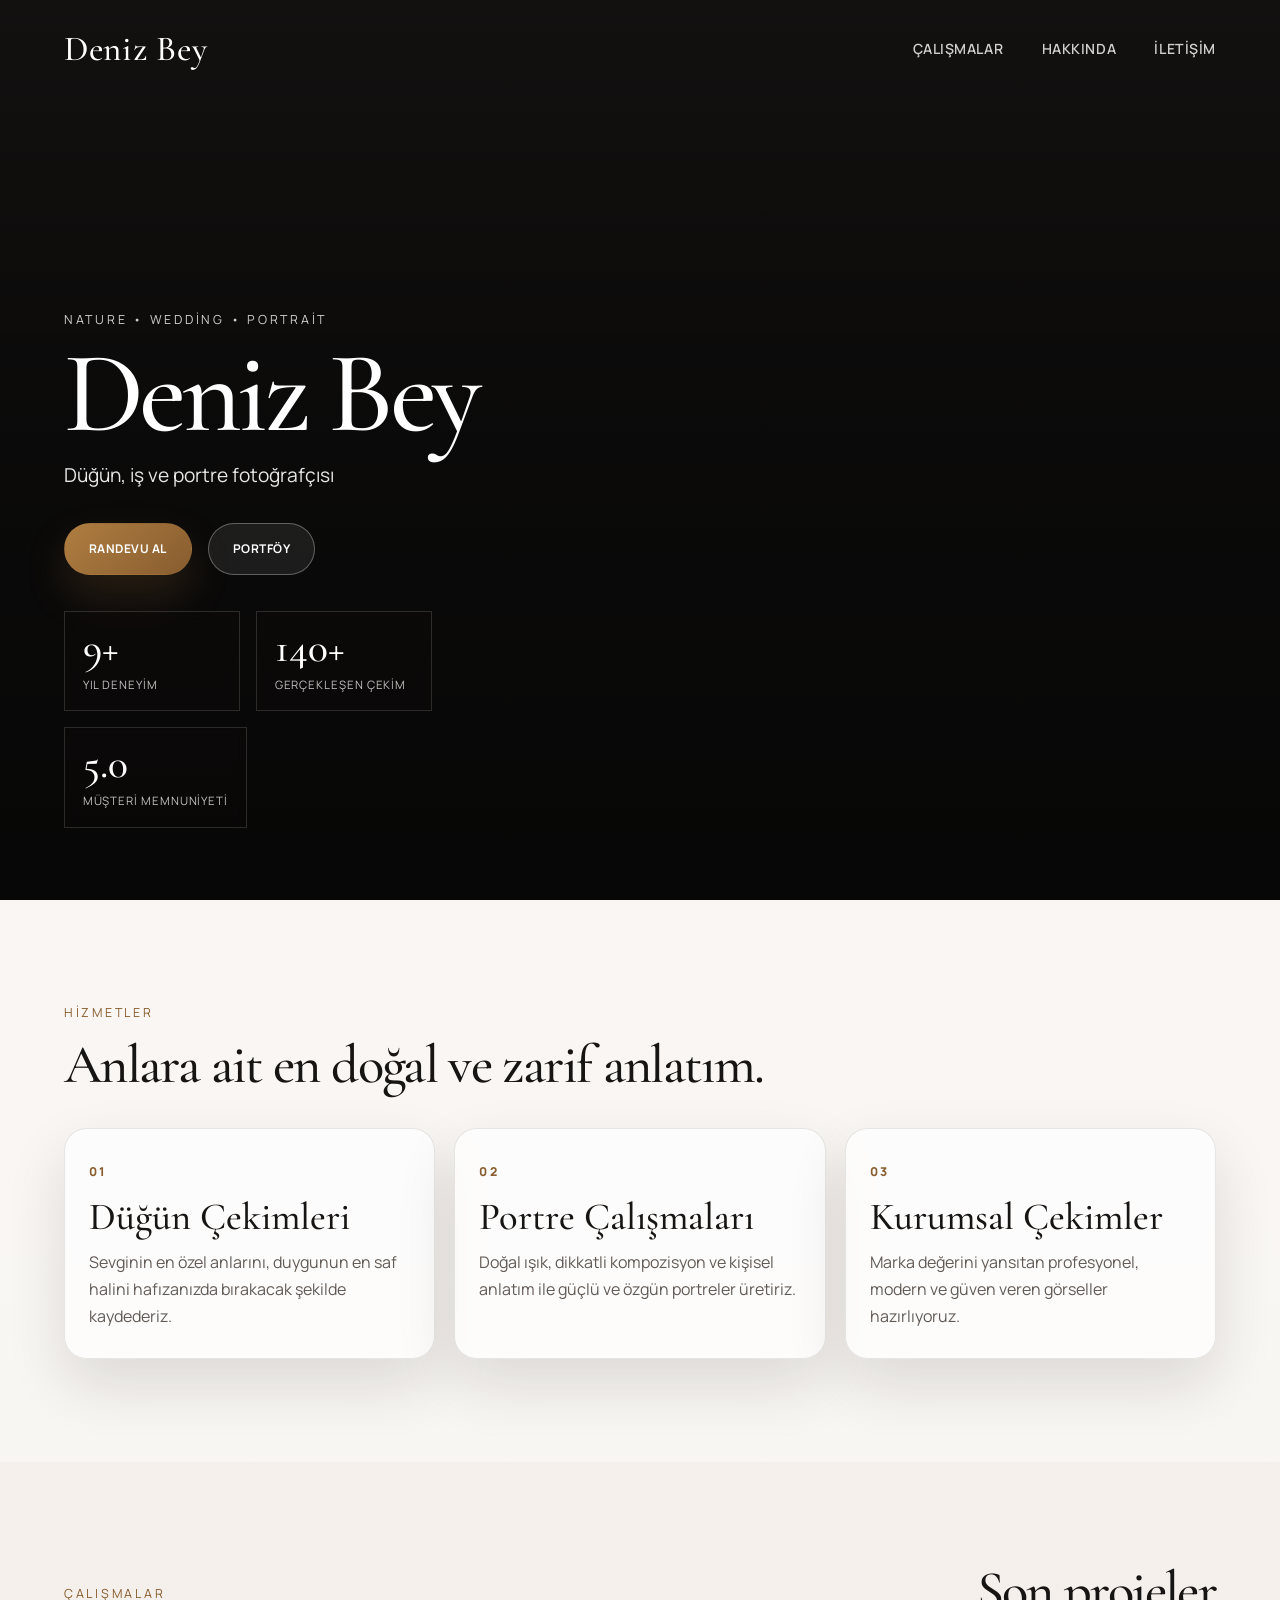
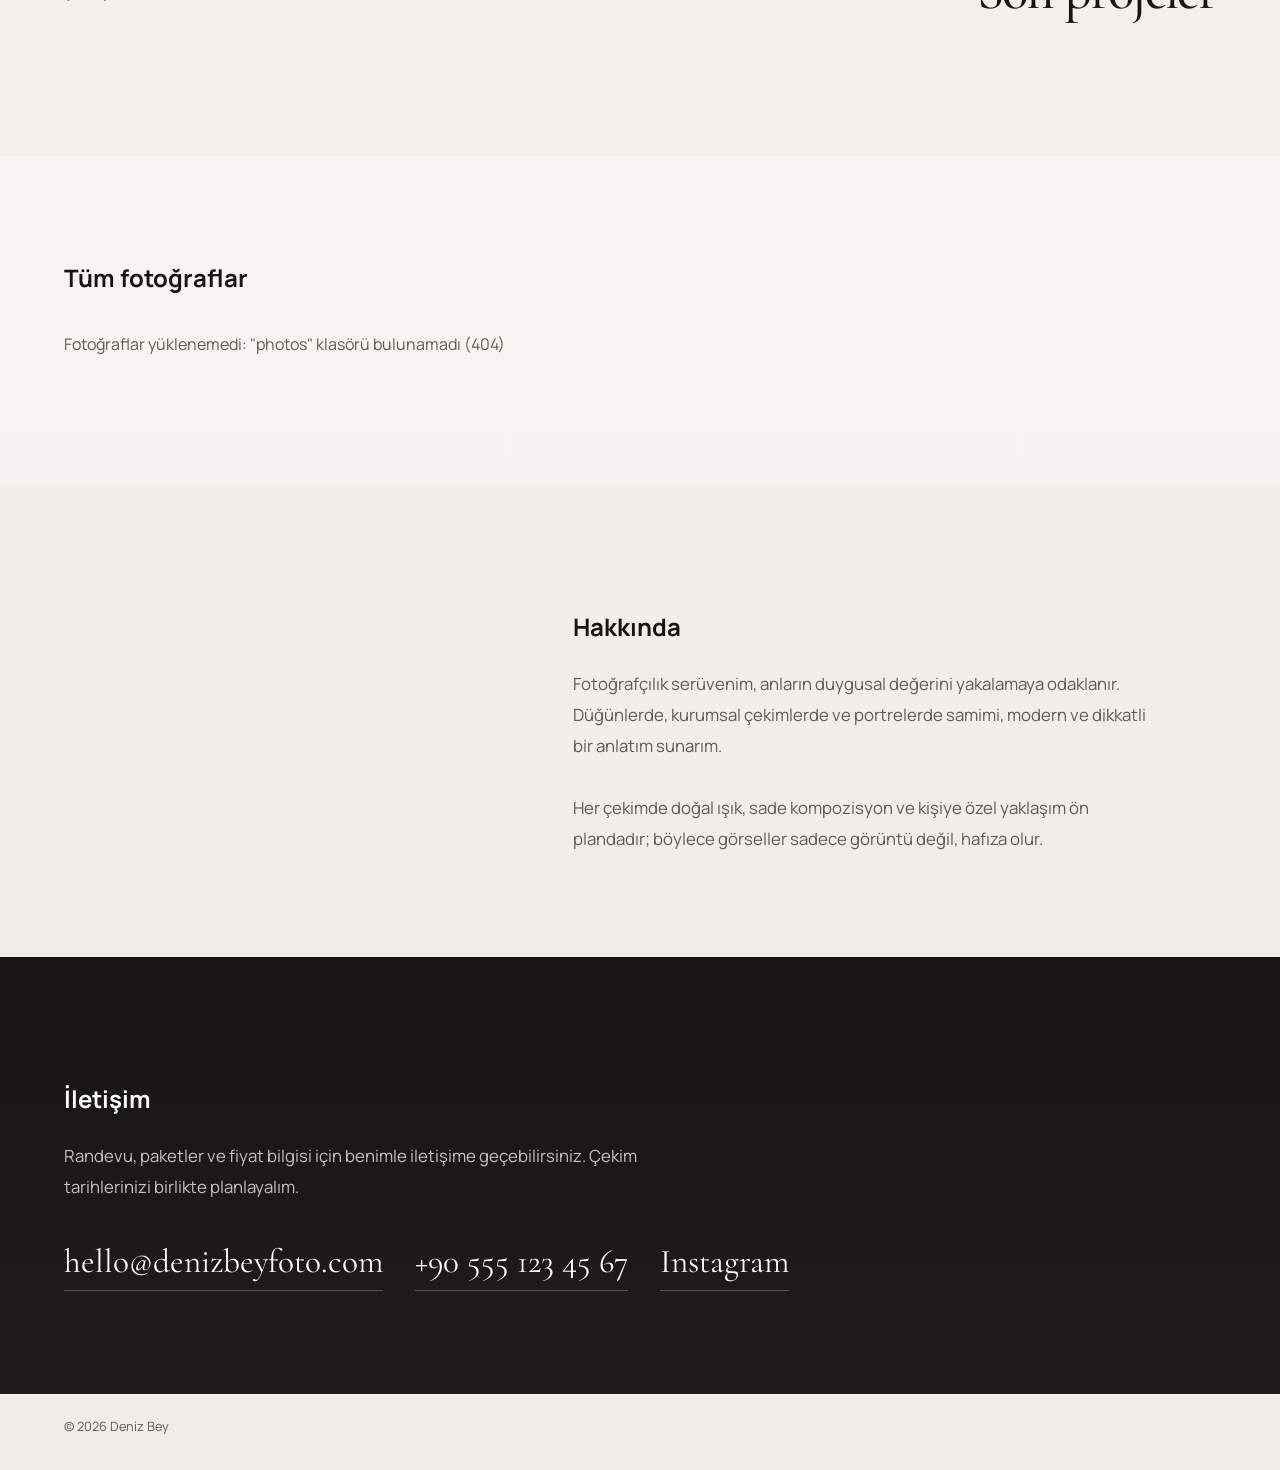
==== index.html @ eb5c394e "Add files via upload" ====
<!DOCTYPE html>
<html lang="tr">
<head>
  <meta charset="UTF-8">
  <meta name="viewport" content="width=device-width, initial-scale=1">
  <title>Portfolyo</title>
  <meta name="description" content="Fotoğraf portfolyosu">
  <link rel="preconnect" href="https://fonts.googleapis.com">
  <link rel="preconnect" href="https://fonts.gstatic.com" crossorigin>
  <link href="https://fonts.googleapis.com/css2?family=Cormorant+Garamond:wght@300;400;500&family=Manrope:wght@400;500;600&display=swap" rel="stylesheet">
  <link rel="stylesheet" href="style.css">
</head>
<body>
  <header id="header" class="header">
    <a class="brand" href="#top" id="brand">Ad Soyad</a>
    <nav class="menu" aria-label="Ana menü">
      <a href="#work">Çalışmalar</a>
      <a href="#about">Hakkında</a>
      <a href="#contact">İletişim</a>
    </nav>
  </header>

  <section class="hero" id="top">
    <div class="slides" id="slides"></div>
    <div class="hero-text">
      <p class="eyebrow">Nature • Wedding • Portrait</p>
      <h1 id="heroName">Ad Soyad</h1>
      <p id="heroTag"></p>
      <div class="hero-actions">
        <a class="btn primary" href="#contact">Randevu Al</a>
        <a class="btn secondary" href="#work">Portföy</a>
      </div>
      <ul class="hero-stats" aria-label="Öne çıkan istatistikler">
        <li><strong>9+</strong><span>Yıl deneyim</span></li>
        <li><strong>140+</strong><span>Gerçekleşen çekim</span></li>
        <li><strong>5.0</strong><span>Müşteri memnuniyeti</span></li>
      </ul>
    </div>
  </section>

  <section class="sec services">
    <div class="section-head">
      <p class="eyebrow dark">Hizmetler</p>
      <h2>Anlara ait en doğal ve zarif anlatım.</h2>
    </div>
    <div class="service-grid">
      <article class="service-card">
        <span class="service-number">01</span>
        <h3>Düğün Çekimleri</h3>
        <p>Sevginin en özel anlarını, duygunun en saf halini hafızanızda bırakacak şekilde kaydederiz.</p>
      </article>
      <article class="service-card">
        <span class="service-number">02</span>
        <h3>Portre Çalışmaları</h3>
        <p>Doğal ışık, dikkatli kompozisyon ve kişisel anlatım ile güçlü ve özgün portreler üretiriz.</p>
      </article>
      <article class="service-card">
        <span class="service-number">03</span>
        <h3>Kurumsal Çekimler</h3>
        <p>Marka değerini yansıtan profesyonel, modern ve güven veren görseller hazırlıyoruz.</p>
      </article>
    </div>
  </section>

  <section class="sec" id="work">
    <div class="section-head inline">
      <p class="eyebrow dark">Çalışmalar</p>
      <h2>Son projeler</h2>
    </div>
    <div class="tiles" id="tiles"></div>
  </section>

  <section class="sec" id="galleryWrap">
    <div class="bar">
      <h2 id="galTitle">Tüm fotoğraflar</h2>
      <div class="filters" id="filters" role="group" aria-label="Kategori filtresi"></div>
    </div>
    <p class="status" id="status">Fotoğraflar yükleniyor…</p>
    <div class="gallery" id="gallery"></div>
  </section>

  <section class="sec about" id="about">
    <img id="aboutImg" alt="" hidden>
    <div>
      <h2>Hakkında</h2>
      <p id="aboutText"></p>
    </div>
  </section>

  <section class="sec contact" id="contact">
    <h2>İletişim</h2>
    <p id="contactText"></p>
    <div class="links" id="contactLinks"></div>
  </section>

  <footer class="foot"><span id="footText"></span></footer>

  <div class="lightbox" id="lightbox" hidden role="dialog" aria-modal="true" aria-label="Fotoğraf görüntüleyici">
    <button class="lb lb-close" id="lbClose">Kapat</button>
    <button class="lb lb-prev" id="lbPrev" aria-label="Önceki">‹</button>
    <figure><img id="lbImg" alt=""><figcaption id="lbCap"></figcaption></figure>
    <button class="lb lb-next" id="lbNext" aria-label="Sonraki">›</button>
  </div>

  <script src="script.js"></script>
</body>
</html>
---- style.css ----
:root {
  --bg: #f7f3ef;
  --panel: #ffffff;
  --panel-soft: #f0e7df;
  --ink: #171513;
  --muted: #625a55;
  --line: rgba(23, 21, 19, 0.1);
  --accent: #ae7d41;
  --accent-strong: #885d2f;
  --shadow: 0 26px 60px rgba(24, 18, 13, 0.12);
  --serif: "Cormorant Garamond", Georgia, serif;
  --sans: "Manrope", system-ui, sans-serif;
  --pad: clamp(1.25rem, 5vw, 4.5rem);
}
* { box-sizing: border-box; }
html { scroll-behavior: smooth; scroll-padding-top: 4.5rem; }
body {
  margin: 0;
  background: linear-gradient(180deg, #f7f3ef 0%, #f1ece7 100%);
  color: var(--ink);
  font-family: var(--sans);
  line-height: 1.7;
  -webkit-font-smoothing: antialiased;
}
a { color: inherit; }
button { font: inherit; color: inherit; }
img { max-width: 100%; display: block; }
:focus-visible { outline: 2px solid currentColor; outline-offset: 4px; }

.header {
  position: fixed; inset: 0 0 auto 0; z-index: 10;
  display: flex; justify-content: space-between; align-items: center;
  padding: 1.2rem var(--pad); color: #fff;
  transition: background .3s ease, color .3s ease, padding .3s ease, border-color .3s ease;
}
.header.solid {
  background: rgba(255, 255, 255, 0.9);
  backdrop-filter: blur(10px);
  color: var(--ink);
  padding-block: .8rem;
  border-bottom: 1px solid var(--line);
  box-shadow: 0 12px 24px rgba(17, 17, 17, 0.04);
}
.brand {
  font-family: var(--serif);
  font-size: clamp(1.7rem, 3vw, 2.2rem);
  font-weight: 500;
  text-decoration: none;
  letter-spacing: 0.02em;
}
.menu {
  display: flex; align-items: center; gap: clamp(1rem, 3vw, 2.5rem);
  font-size: 0.88rem; font-weight: 600; letter-spacing: 0.04em; text-transform: uppercase;
}
.menu a {
  text-decoration: none; opacity: 0.8; position: relative;
}
.menu a::after {
  content: ""; position: absolute; left: 0; bottom: -0.45rem; width: 100%; height: 1px;
  background: currentColor; transform: scaleX(0); transform-origin: center; transition: transform .25s ease;
}
.menu a:hover::after, .menu a:focus-visible::after { transform: scaleX(1); }

.hero {
  position: relative; min-height: 100svh; display: flex; align-items: flex-end; overflow: hidden; background: #191716;
}
.slides, .slide { position: absolute; inset: 0; }
.slide {
  background-size: cover; background-position: center; opacity: 0; transition: opacity 1.8s ease;
  transform: scale(1.08);
}
.slide.on { opacity: 1; }
.hero::before {
  content: ""; position: absolute; inset: 0;
  background: linear-gradient(180deg, rgba(0,0,0,0.28), rgba(0,0,0,0.55) 45%, rgba(0,0,0,0.7) 100%);
}
.hero-text {
  position: relative; z-index: 2; width: min(42rem, 100%); padding: 0 var(--pad) clamp(2.5rem, 8vh, 5rem);
}
.eyebrow {
  margin: 0 0 0.9rem; font-size: 0.78rem; letter-spacing: 0.22em; text-transform: uppercase; color: rgba(255,255,255,0.8);
}
.eyebrow.dark {
  color: var(--accent-strong);
}
.hero h1 {
  margin: 0; font-family: var(--serif); font-size: clamp(3.5rem, 9vw, 8.2rem); line-height: 0.85; font-weight: 500; letter-spacing: -0.04em; color: #fff;
}
#heroTag {
  margin: 1rem 0 0; font-size: clamp(1rem, 2vw, 1.2rem); max-width: 30rem; color: rgba(255,255,255,0.9);
}
.hero-actions {
  display: flex; flex-wrap: wrap; gap: 1rem; margin-top: 2rem;
}
.btn {
  display: inline-flex; align-items: center; justify-content: center; min-height: 3.25rem; padding: 0.8rem 1.5rem; border-radius: 999px; border: 1px solid rgba(255,255,255,0.3); text-decoration: none; font-weight: 700; letter-spacing: 0.04em; text-transform: uppercase; font-size: 0.75rem; transition: transform .2s ease, box-shadow .2s ease, background .2s ease;
}
.btn:hover { transform: translateY(-1px); }
.btn.primary {
  background: linear-gradient(135deg, var(--accent) 0%, var(--accent-strong) 100%); border-color: transparent; color: #fff; box-shadow: 0 20px 40px rgba(141, 99, 55, 0.24);
}
.btn.secondary {
  background: rgba(255,255,255,0.08); color: #fff;
}
.hero-stats {
  list-style: none; display: flex; flex-wrap: wrap; gap: 1rem; padding: 0; margin: 2.2rem 0 0;
}
.hero-stats li {
  min-width: 11rem; padding: 1rem 1.1rem; border: 1px solid rgba(255,255,255,0.14); background: rgba(17, 16, 15, 0.18); backdrop-filter: blur(6px);
}
.hero-stats strong {
  display: block; font-family: var(--serif); font-weight: 500; font-size: clamp(2rem, 4vw, 2.6rem); color: #fff; line-height: 1;
}
.hero-stats span {
  display: block; margin-top: 0.35rem; font-size: 0.72rem; letter-spacing: 0.08em; text-transform: uppercase; color: rgba(255,255,255,0.75);
}

.sec { padding: clamp(3.5rem, 8vw, 7rem) var(--pad); }
.section-head { margin-bottom: 2.2rem; }
.section-head.inline { display: flex; align-items: end; justify-content: space-between; gap: 1rem; flex-wrap: wrap; }
.section-head h2 {
  margin: 0; font-family: var(--serif); font-weight: 500; font-size: clamp(2.3rem, 5vw, 3.4rem); line-height: 1; letter-spacing: -0.03em;
}
.services {
  background: rgba(255,255,255,0.35);
}
.service-grid {
  display: grid; gap: 1.2rem; grid-template-columns: repeat(auto-fit, minmax(220px, 1fr));
}
.service-card {
  padding: 1.75rem 1.5rem; background: rgba(255,255,255,0.7); border: 1px solid var(--line); border-radius: 1.4rem; box-shadow: var(--shadow);
}
.service-number {
  display: inline-block; margin-bottom: 1rem; font-size: 0.76rem; font-weight: 800; letter-spacing: 0.18em; text-transform: uppercase; color: var(--accent-strong);
}
.service-card h3 {
  margin: 0 0 0.75rem; font-family: var(--serif); font-size: clamp(2rem, 3vw, 2.5rem); font-weight: 500; line-height: 1;
}
.service-card p {
  margin: 0; color: var(--muted);
}

.tiles {
  display: grid; gap: 1rem; grid-template-columns: 1fr;
}
@media (min-width: 700px) { .tiles { grid-template-columns: repeat(2, 1fr); } }
@media (min-width: 1200px) { .tiles.many { grid-template-columns: repeat(3, 1fr); } }
.tile {
  position: relative; aspect-ratio: 4 / 3; padding: 0; border: 0; overflow: hidden; cursor: pointer; text-align: left; color: #fff; background: #d8d0c7; box-shadow: var(--shadow); border-radius: 1.4rem;
}
.tile img {
  position: absolute; inset: 0; width: 100%; height: 100%; object-fit: cover; transition: transform .8s cubic-bezier(.2,.7,.2,1);
}
.tile:hover img { transform: scale(1.06); }
.tile::after {
  content: ""; position: absolute; inset: 0; background: linear-gradient(180deg, rgba(0,0,0,0.12), rgba(0,0,0,0.62));
}
.tile .label {
  position: absolute; z-index: 1; left: 1.4rem; bottom: 1.3rem; display: block; max-width: 70%;
}
.tile .name {
  display: block; font-family: var(--serif); font-size: clamp(2rem, 3vw, 2.6rem); line-height: 1.05; letter-spacing: -0.02em;
}
.tile .count {
  display: block; margin-top: 0.35rem; font-size: 0.8rem; letter-spacing: 0.08em; text-transform: uppercase; opacity: 0.92;
}

#galleryWrap { background: rgba(255,255,255,0.3); }
.bar {
  display: flex; justify-content: space-between; align-items: end; gap: 1rem 2rem; flex-wrap: wrap; margin-bottom: 2rem;
}
.bar h2 { margin: 0; }
.filters { display: flex; flex-wrap: wrap; gap: .55rem; }
.filters button {
  border: 1px solid var(--line); background: var(--panel); padding: .5rem 1rem; border-radius: 999px; font-size: 0.8rem; cursor: pointer; transition: background .2s, color .2s, border-color .2s, transform .2s;
}
.filters button:hover { border-color: var(--ink); transform: translateY(-1px); }
.filters button[aria-pressed="true"] {
  background: var(--ink); color: #fff; border-color: var(--ink);
}
.status { color: var(--muted); margin: 0 0 1.5rem; }
.status:empty { display: none; }
.gallery { columns: 1; column-gap: 1rem; }
@media (min-width: 600px) { .gallery { columns: 2; } }
@media (min-width: 1000px) { .gallery { columns: 3; } }
.gallery button {
  display: block; width: 100%; margin: 0 0 1rem; padding: 0; border: 0; background: #ded6cf; cursor: zoom-in; break-inside: avoid; overflow: hidden; border-radius: 1rem;
}
.gallery img {
  display: block; width: 100%; height: auto; opacity: 0; transition: opacity .6s ease, transform .8s cubic-bezier(.2,.7,.2,1);
}
.gallery img.loaded { opacity: 1; }
.gallery button:hover img { transform: scale(1.03); }

.about { display: grid; gap: 2.5rem; align-items: center; }
.about img {
  width: 100%; max-height: 34rem; object-fit: cover; border-radius: 1.5rem; box-shadow: var(--shadow);
}
@media (min-width: 800px) { .about { grid-template-columns: minmax(0, 4fr) minmax(0, 6fr); gap: 5rem; } }
.about p, .contact p {
  margin: 0; max-width: 58ch; color: var(--muted); font-size: 1.05rem; white-space: pre-line; line-height: 1.85;
}
.contact {
  background: linear-gradient(180deg, #171513 0%, #1f1c1b 100%); color: #fff;
}
.contact p { color: rgba(255,255,255,0.74); }
.links {
  display: flex; flex-wrap: wrap; gap: 1rem 2rem; margin-top: 2rem; font-family: var(--serif); font-size: clamp(1.5rem, 2.6vw, 2.1rem);
}
.links a {
  text-decoration: none; border-bottom: 1px solid rgba(255,255,255,0.25); color: #fff;
}
.links a:hover { border-color: #fff; }
.foot { padding: 1.4rem var(--pad) 2rem; font-size: 0.8rem; color: var(--muted); }

.lightbox {
  position: fixed; inset: 0; z-index: 30; display: flex; align-items: center; justify-content: center; background: rgba(8,9,11,.96); padding: 3.5rem 4.5rem;
}
.lightbox[hidden] { display: none; }
.lightbox figure { margin: 0; text-align: center; max-width: 100%; }
.lightbox img { max-width: 100%; max-height: calc(100vh - 9rem); object-fit: contain; }
.lightbox figcaption { margin-top: .8rem; color: rgba(255,255,255,0.8); font-size: .88rem; }
.lb {
  position: absolute; background: none; border: 0; color: #fff; cursor: pointer; opacity: .75; font-size: 3rem; line-height: 1; padding: 1rem; transition: opacity .15s ease;
}
.lb:hover { opacity: 1; }
.lb-close { top: 1rem; right: 1.25rem; font-size: .9rem; padding: .5rem; }
.lb-prev { left: .5rem; top: 50%; transform: translateY(-50%); }
.lb-next { right: .5rem; top: 50%; transform: translateY(-50%); }
@media (max-width: 600px) { .lightbox { padding: 3.5rem .5rem; } .menu a:first-child { display: none; } }
@media (prefers-reduced-motion: reduce) { * { transition: none !important; scroll-behavior: auto !important; } }
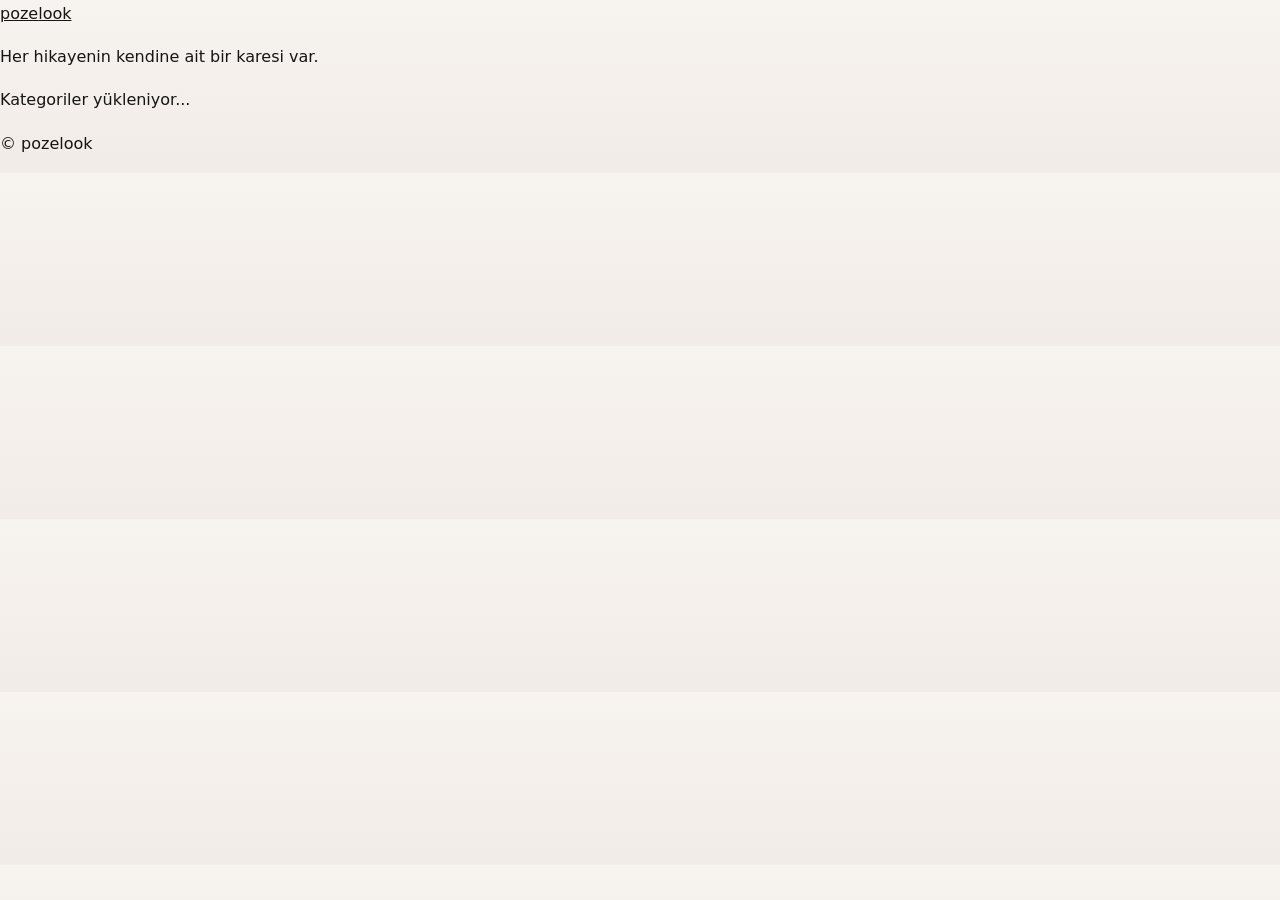
==== commit 9e1b4c60: "Update portfolio metadata and structure" ====
--- a/index.html
+++ b/index.html
@@ -3,105 +3,22 @@
 <head>
   <meta charset="UTF-8">
   <meta name="viewport" content="width=device-width, initial-scale=1">
-  <title>Portfolyo</title>
-  <meta name="description" content="Fotoğraf portfolyosu">
+  <meta name="description" content="Pozelook fotoğraf ve organizasyon portfolyosu.">
+  <title>pozelook</title>
   <link rel="preconnect" href="https://fonts.googleapis.com">
   <link rel="preconnect" href="https://fonts.gstatic.com" crossorigin>
-  <link href="https://fonts.googleapis.com/css2?family=Cormorant+Garamond:wght@300;400;500&family=Manrope:wght@400;500;600&display=swap" rel="stylesheet">
+  <link href="https://fonts.googleapis.com/css2?family=DM+Sans:wght@400;500;600;700&family=Playfair+Display:wght@500;600&display=swap" rel="stylesheet">
   <link rel="stylesheet" href="style.css">
 </head>
-<body>
-  <header id="header" class="header">
-    <a class="brand" href="#top" id="brand">Ad Soyad</a>
-    <nav class="menu" aria-label="Ana menü">
-      <a href="#work">Çalışmalar</a>
-      <a href="#about">Hakkında</a>
-      <a href="#contact">İletişim</a>
+<body class="landing-page">
+  <main class="landing-shell">
+    <a class="wordmark" href="index.html" aria-label="pozelook ana sayfa">poze<span>look</span></a>
+    <p class="landing-note">Her hikayenin kendine ait bir karesi var.</p>
+    <nav class="category-list" id="categoryList" aria-label="Fotoğraf kategorileri">
+      <p class="loading-note" id="status">Kategoriler yükleniyor...</p>
     </nav>
-  </header>
-
-  <section class="hero" id="top">
-    <div class="slides" id="slides"></div>
-    <div class="hero-text">
-      <p class="eyebrow">Nature • Wedding • Portrait</p>
-      <h1 id="heroName">Ad Soyad</h1>
-      <p id="heroTag"></p>
-      <div class="hero-actions">
-        <a class="btn primary" href="#contact">Randevu Al</a>
-        <a class="btn secondary" href="#work">Portföy</a>
-      </div>
-      <ul class="hero-stats" aria-label="Öne çıkan istatistikler">
-        <li><strong>9+</strong><span>Yıl deneyim</span></li>
-        <li><strong>140+</strong><span>Gerçekleşen çekim</span></li>
-        <li><strong>5.0</strong><span>Müşteri memnuniyeti</span></li>
-      </ul>
-    </div>
-  </section>
-
-  <section class="sec services">
-    <div class="section-head">
-      <p class="eyebrow dark">Hizmetler</p>
-      <h2>Anlara ait en doğal ve zarif anlatım.</h2>
-    </div>
-    <div class="service-grid">
-      <article class="service-card">
-        <span class="service-number">01</span>
-        <h3>Düğün Çekimleri</h3>
-        <p>Sevginin en özel anlarını, duygunun en saf halini hafızanızda bırakacak şekilde kaydederiz.</p>
-      </article>
-      <article class="service-card">
-        <span class="service-number">02</span>
-        <h3>Portre Çalışmaları</h3>
-        <p>Doğal ışık, dikkatli kompozisyon ve kişisel anlatım ile güçlü ve özgün portreler üretiriz.</p>
-      </article>
-      <article class="service-card">
-        <span class="service-number">03</span>
-        <h3>Kurumsal Çekimler</h3>
-        <p>Marka değerini yansıtan profesyonel, modern ve güven veren görseller hazırlıyoruz.</p>
-      </article>
-    </div>
-  </section>
-
-  <section class="sec" id="work">
-    <div class="section-head inline">
-      <p class="eyebrow dark">Çalışmalar</p>
-      <h2>Son projeler</h2>
-    </div>
-    <div class="tiles" id="tiles"></div>
-  </section>
-
-  <section class="sec" id="galleryWrap">
-    <div class="bar">
-      <h2 id="galTitle">Tüm fotoğraflar</h2>
-      <div class="filters" id="filters" role="group" aria-label="Kategori filtresi"></div>
-    </div>
-    <p class="status" id="status">Fotoğraflar yükleniyor…</p>
-    <div class="gallery" id="gallery"></div>
-  </section>
-
-  <section class="sec about" id="about">
-    <img id="aboutImg" alt="" hidden>
-    <div>
-      <h2>Hakkında</h2>
-      <p id="aboutText"></p>
-    </div>
-  </section>
-
-  <section class="sec contact" id="contact">
-    <h2>İletişim</h2>
-    <p id="contactText"></p>
-    <div class="links" id="contactLinks"></div>
-  </section>
-
-  <footer class="foot"><span id="footText"></span></footer>
-
-  <div class="lightbox" id="lightbox" hidden role="dialog" aria-modal="true" aria-label="Fotoğraf görüntüleyici">
-    <button class="lb lb-close" id="lbClose">Kapat</button>
-    <button class="lb lb-prev" id="lbPrev" aria-label="Önceki">‹</button>
-    <figure><img id="lbImg" alt=""><figcaption id="lbCap"></figcaption></figure>
-    <button class="lb lb-next" id="lbNext" aria-label="Sonraki">›</button>
-  </div>
-
+    <p class="landing-footer">© <span id="year"></span> pozelook</p>
+  </main>
   <script src="script.js"></script>
 </body>
 </html>
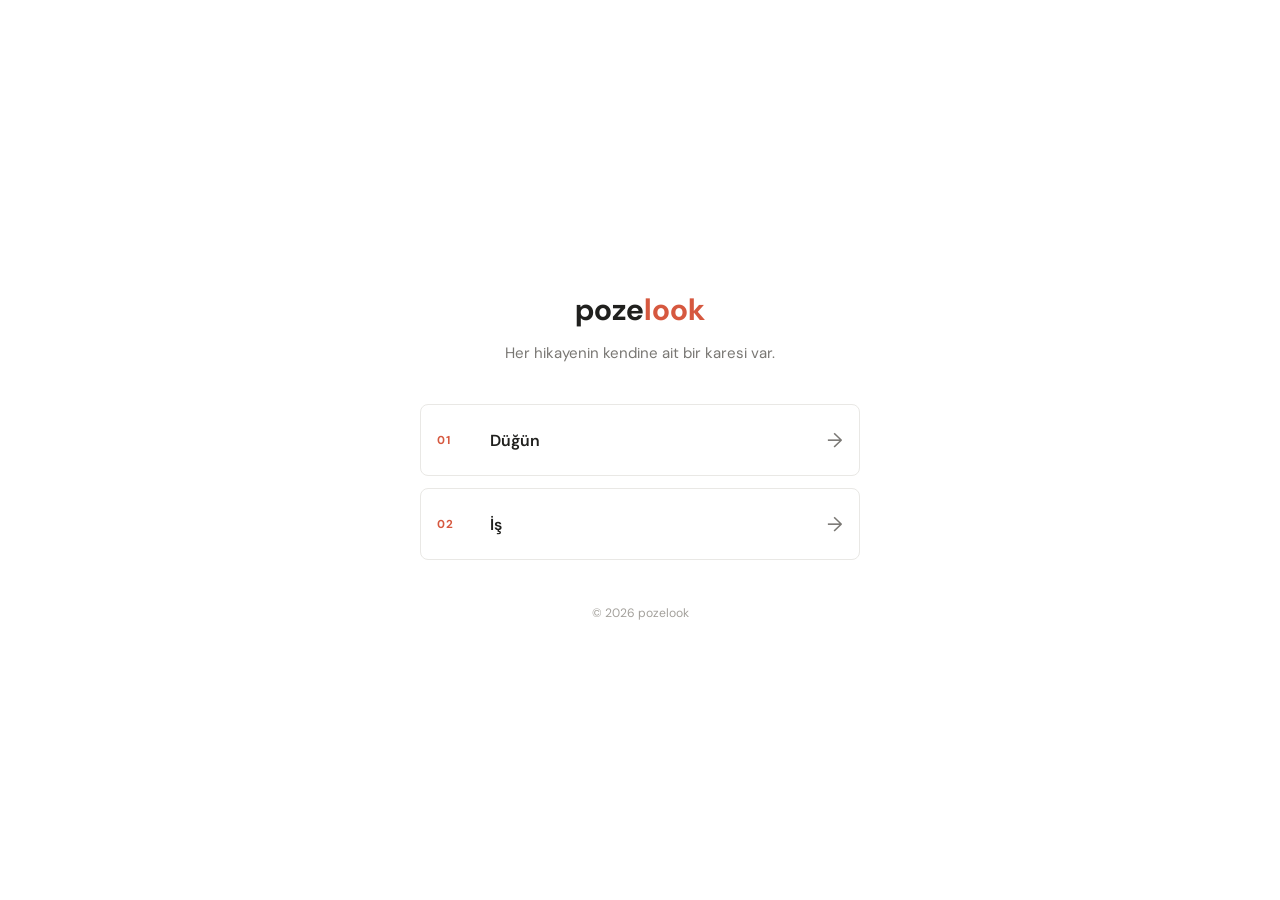
==== commit bd565d5c: "Update index.html" ====
--- a/index.html
+++ b/index.html
@@ -4,6 +4,9 @@
   <meta charset="UTF-8">
   <meta name="viewport" content="width=device-width, initial-scale=1">
   <meta name="description" content="Pozelook fotoğraf ve organizasyon portfolyosu.">
+  <meta name="theme-color" content="#ffffff">
+  <meta property="og:title" content="pozelook">
+  <link rel="icon" href="data:image/svg+xml,%3Csvg xmlns=%27http://www.w3.org/2000/svg%27 viewBox=%270 0 32 32%27%3E%3Ccircle cx=%2716%27 cy=%2716%27 r=%2712%27 fill=%27%23d6583f%27/%3E%3C/svg%3E">
   <title>pozelook</title>
   <link rel="preconnect" href="https://fonts.googleapis.com">
   <link rel="preconnect" href="https://fonts.gstatic.com" crossorigin>
@@ -19,6 +22,7 @@
     </nav>
     <p class="landing-footer">© <span id="year"></span> pozelook</p>
   </main>
+  <noscript><p style="text-align:center">Galeriyi görmek için JavaScript gerekli.</p></noscript>
   <script src="script.js"></script>
 </body>
 </html>
--- a/style.css
+++ b/style.css
@@ -1,231 +1,92 @@
+@import url('https://fonts.googleapis.com/css2?family=DM+Sans:wght@400;500;600;700&family=Playfair+Display:wght@500;600&display=swap');
+
 :root {
-  --bg: #f7f3ef;
-  --panel: #ffffff;
-  --panel-soft: #f0e7df;
-  --ink: #171513;
-  --muted: #625a55;
-  --line: rgba(23, 21, 19, 0.1);
-  --accent: #ae7d41;
-  --accent-strong: #885d2f;
-  --shadow: 0 26px 60px rgba(24, 18, 13, 0.12);
-  --serif: "Cormorant Garamond", Georgia, serif;
-  --sans: "Manrope", system-ui, sans-serif;
-  --pad: clamp(1.25rem, 5vw, 4.5rem);
+  color-scheme: light;
+  --paper: #fff;
+  --ink: #20201e;
+  --muted: #797773;
+  --line: #e9e8e5;
+  --accent: #d6583f;
+  --sans: "DM Sans", sans-serif;
+  --serif: "Playfair Display", Georgia, serif;
+  --page-width: 1120px;
 }
 * { box-sizing: border-box; }
-html { scroll-behavior: smooth; scroll-padding-top: 4.5rem; }
-body {
-  margin: 0;
-  background: linear-gradient(180deg, #f7f3ef 0%, #f1ece7 100%);
-  color: var(--ink);
-  font-family: var(--sans);
-  line-height: 1.7;
-  -webkit-font-smoothing: antialiased;
+html { min-width: 320px; scroll-behavior: smooth; }
+body { margin: 0; background: var(--paper); color: var(--ink); font-family: var(--sans); -webkit-font-smoothing: antialiased; }
+a { color: inherit; }
+button { color: inherit; font: inherit; }
+:focus-visible { outline: 2px solid var(--accent); outline-offset: 4px; }
+
+.landing-page { min-height: 100svh; display: grid; place-items: center; padding: 3rem 1.25rem 2rem; }
+.landing-shell { width: min(100%, 440px); text-align: center; }
+.wordmark { display: inline-block; color: var(--ink); font-size: 1.9rem; line-height: 1; font-weight: 700; letter-spacing: 0; text-decoration: none; }
+.wordmark span { color: var(--accent); }
+.landing-note { margin: 1.1rem 0 2.6rem; color: var(--muted); font-size: .94rem; }
+.category-list { display: grid; gap: .75rem; text-align: left; }
+.category-link { min-height: 72px; display: grid; grid-template-columns: 42px 1fr auto; align-items: center; gap: .7rem; padding: .85rem 1rem; border: 1px solid var(--line); border-radius: 8px; text-decoration: none; transition: border-color .18s ease, background .18s ease, transform .18s ease; }
+.category-link:hover { border-color: var(--accent); background: #fffaf8; transform: translateY(-2px); }
+.category-index { color: var(--accent); font-size: .72rem; font-weight: 700; letter-spacing: .08em; }
+.category-name { font-size: 1rem; font-weight: 600; }
+.category-arrow { color: var(--muted); font-size: 1.25rem; }
+.loading-note { color: var(--muted); font-size: .9rem; }
+.landing-footer { margin: 2.8rem 0 0; color: #a3a09b; font-size: .76rem; }
+
+.gallery-page { min-height: 100svh; }
+.gallery-header { height: 82px; display: flex; align-items: center; justify-content: center; position: relative; padding: 0 1.5rem; border-bottom: 1px solid var(--line); }
+.gallery-header .wordmark { font-size: 1.55rem; }
+.back-link { position: absolute; left: max(1.5rem, calc((100vw - var(--page-width)) / 2)); text-decoration: none; font-size: .83rem; color: var(--muted); }
+.back-link span { margin-right: .4rem; color: var(--accent); }
+.gallery-main { width: min(calc(100% - 3rem), var(--page-width)); margin: 0 auto; }
+.gallery-intro { padding: clamp(3.2rem, 8vw, 6.3rem) 0 2.8rem; }
+.kicker { margin: 0 0 .7rem; color: var(--accent); font-size: .72rem; font-weight: 700; letter-spacing: .14em; text-transform: uppercase; }
+.gallery-intro h1 { margin: 0; font: 500 clamp(2.6rem, 6vw, 4.5rem)/1.08 var(--serif); letter-spacing: 0; }
+.gallery-intro .loading-note { margin: 1rem 0 0; }
+.projects { display: grid; gap: clamp(3.8rem, 8vw, 6.5rem); padding-bottom: 5rem; }
+.project { min-width: 0; }
+.project-heading { display: flex; align-items: baseline; justify-content: space-between; gap: 1rem; margin-bottom: 1.2rem; }
+.project-heading h2 { margin: 0; font: 500 clamp(1.65rem, 3.4vw, 2.35rem)/1.2 var(--serif); }
+.project-heading p { margin: 0; color: var(--muted); font-size: .78rem; white-space: nowrap; }
+.project-layout { display: grid; grid-template-columns: minmax(0, .86fr) minmax(0, 1.14fr); align-items: start; gap: 1rem; }
+.photo-button { display: block; position: relative; min-width: 0; width: 100%; padding: 0; overflow: hidden; border: 0; border-radius: 5px; background: #f1f0ed; cursor: zoom-in; }
+.photo-button img { display: block; width: 100%; height: 100%; object-fit: cover; transition: transform .45s ease; }
+.photo-button:hover img { transform: scale(1.025); }
+.project-cover { aspect-ratio: 4 / 5; }
+.project-cover img { position: absolute; inset: 0; }
+.project-shelf { display: grid; grid-template-columns: repeat(2, minmax(0, 1fr)); gap: 1rem; }
+.project-photo { aspect-ratio: 1 / 1; }
+.site-footer { border-top: 1px solid var(--line); padding: 1.5rem; text-align: center; color: var(--muted); font-size: .78rem; }
+
+.lightbox { position: fixed; z-index: 20; inset: 0; display: flex; align-items: center; justify-content: center; padding: 4rem 5rem; background: rgba(18, 18, 17, .96); }
+.lightbox[hidden] { display: none; }
+.lightbox figure { max-width: 100%; max-height: 100%; margin: 0; text-align: center; }
+.lightbox figure img { display: block; max-width: min(100%, 1200px); max-height: calc(100svh - 8rem); margin: 0 auto; object-fit: contain; }
+.lightbox figcaption { margin-top: .8rem; color: rgba(255,255,255,.72); font-size: .8rem; }
+.lightbox-close, .lightbox-arrow { position: absolute; border: 0; background: none; color: #fff; cursor: pointer; }
+.lightbox-close { top: 1.3rem; right: 1.5rem; display: flex; align-items: center; gap: .7rem; font-size: .82rem; }
+.lightbox-close span { font-size: 1.8rem; font-weight: 300; }
+.lightbox-arrow { top: 50%; padding: 1rem; font-size: 1.8rem; transform: translateY(-50%); }
+.lightbox-arrow.previous { left: 1rem; }
+.lightbox-arrow.next { right: 1rem; }
+
+@media (max-width: 700px) {
+  .landing-page { align-items: start; padding-top: max(5rem, 15svh); }
+  .gallery-header { height: 68px; }
+  .gallery-header .wordmark { font-size: 1.35rem; }
+  .back-link { left: 1rem; font-size: 0; }
+  .back-link span { font-size: 1.2rem; }
+  .gallery-main { width: min(calc(100% - 2rem), var(--page-width)); }
+  .gallery-intro { padding: 3.2rem 0 2rem; }
+  .project-layout { grid-template-columns: 1fr; }
+  .project-cover { aspect-ratio: 16 / 10; }
+  .project-shelf { display: flex; gap: .7rem; overflow-x: auto; padding-bottom: .35rem; scroll-snap-type: x mandatory; }
+  .project-photo { flex: 0 0 min(66vw, 260px); scroll-snap-align: start; }
+  .project-heading { align-items: start; }
+  .project-heading p { padding-top: .35rem; }
+  .lightbox { padding: 4rem .75rem; }
+  .lightbox-arrow.previous { left: 0; }
+  .lightbox-arrow.next { right: 0; }
 }
-a { color: inherit; }
-button { font: inherit; color: inherit; }
-img { max-width: 100%; display: block; }
-:focus-visible { outline: 2px solid currentColor; outline-offset: 4px; }
-
-.header {
-  position: fixed; inset: 0 0 auto 0; z-index: 10;
-  display: flex; justify-content: space-between; align-items: center;
-  padding: 1.2rem var(--pad); color: #fff;
-  transition: background .3s ease, color .3s ease, padding .3s ease, border-color .3s ease;
+@media (prefers-reduced-motion: reduce) {
+  *, *::before, *::after { scroll-behavior: auto !important; transition-duration: .01ms !important; }
 }
-.header.solid {
-  background: rgba(255, 255, 255, 0.9);
-  backdrop-filter: blur(10px);
-  color: var(--ink);
-  padding-block: .8rem;
-  border-bottom: 1px solid var(--line);
-  box-shadow: 0 12px 24px rgba(17, 17, 17, 0.04);
-}
-.brand {
-  font-family: var(--serif);
-  font-size: clamp(1.7rem, 3vw, 2.2rem);
-  font-weight: 500;
-  text-decoration: none;
-  letter-spacing: 0.02em;
-}
-.menu {
-  display: flex; align-items: center; gap: clamp(1rem, 3vw, 2.5rem);
-  font-size: 0.88rem; font-weight: 600; letter-spacing: 0.04em; text-transform: uppercase;
-}
-.menu a {
-  text-decoration: none; opacity: 0.8; position: relative;
-}
-.menu a::after {
-  content: ""; position: absolute; left: 0; bottom: -0.45rem; width: 100%; height: 1px;
-  background: currentColor; transform: scaleX(0); transform-origin: center; transition: transform .25s ease;
-}
-.menu a:hover::after, .menu a:focus-visible::after { transform: scaleX(1); }
-
-.hero {
-  position: relative; min-height: 100svh; display: flex; align-items: flex-end; overflow: hidden; background: #191716;
-}
-.slides, .slide { position: absolute; inset: 0; }
-.slide {
-  background-size: cover; background-position: center; opacity: 0; transition: opacity 1.8s ease;
-  transform: scale(1.08);
-}
-.slide.on { opacity: 1; }
-.hero::before {
-  content: ""; position: absolute; inset: 0;
-  background: linear-gradient(180deg, rgba(0,0,0,0.28), rgba(0,0,0,0.55) 45%, rgba(0,0,0,0.7) 100%);
-}
-.hero-text {
-  position: relative; z-index: 2; width: min(42rem, 100%); padding: 0 var(--pad) clamp(2.5rem, 8vh, 5rem);
-}
-.eyebrow {
-  margin: 0 0 0.9rem; font-size: 0.78rem; letter-spacing: 0.22em; text-transform: uppercase; color: rgba(255,255,255,0.8);
-}
-.eyebrow.dark {
-  color: var(--accent-strong);
-}
-.hero h1 {
-  margin: 0; font-family: var(--serif); font-size: clamp(3.5rem, 9vw, 8.2rem); line-height: 0.85; font-weight: 500; letter-spacing: -0.04em; color: #fff;
-}
-#heroTag {
-  margin: 1rem 0 0; font-size: clamp(1rem, 2vw, 1.2rem); max-width: 30rem; color: rgba(255,255,255,0.9);
-}
-.hero-actions {
-  display: flex; flex-wrap: wrap; gap: 1rem; margin-top: 2rem;
-}
-.btn {
-  display: inline-flex; align-items: center; justify-content: center; min-height: 3.25rem; padding: 0.8rem 1.5rem; border-radius: 999px; border: 1px solid rgba(255,255,255,0.3); text-decoration: none; font-weight: 700; letter-spacing: 0.04em; text-transform: uppercase; font-size: 0.75rem; transition: transform .2s ease, box-shadow .2s ease, background .2s ease;
-}
-.btn:hover { transform: translateY(-1px); }
-.btn.primary {
-  background: linear-gradient(135deg, var(--accent) 0%, var(--accent-strong) 100%); border-color: transparent; color: #fff; box-shadow: 0 20px 40px rgba(141, 99, 55, 0.24);
-}
-.btn.secondary {
-  background: rgba(255,255,255,0.08); color: #fff;
-}
-.hero-stats {
-  list-style: none; display: flex; flex-wrap: wrap; gap: 1rem; padding: 0; margin: 2.2rem 0 0;
-}
-.hero-stats li {
-  min-width: 11rem; padding: 1rem 1.1rem; border: 1px solid rgba(255,255,255,0.14); background: rgba(17, 16, 15, 0.18); backdrop-filter: blur(6px);
-}
-.hero-stats strong {
-  display: block; font-family: var(--serif); font-weight: 500; font-size: clamp(2rem, 4vw, 2.6rem); color: #fff; line-height: 1;
-}
-.hero-stats span {
-  display: block; margin-top: 0.35rem; font-size: 0.72rem; letter-spacing: 0.08em; text-transform: uppercase; color: rgba(255,255,255,0.75);
-}
-
-.sec { padding: clamp(3.5rem, 8vw, 7rem) var(--pad); }
-.section-head { margin-bottom: 2.2rem; }
-.section-head.inline { display: flex; align-items: end; justify-content: space-between; gap: 1rem; flex-wrap: wrap; }
-.section-head h2 {
-  margin: 0; font-family: var(--serif); font-weight: 500; font-size: clamp(2.3rem, 5vw, 3.4rem); line-height: 1; letter-spacing: -0.03em;
-}
-.services {
-  background: rgba(255,255,255,0.35);
-}
-.service-grid {
-  display: grid; gap: 1.2rem; grid-template-columns: repeat(auto-fit, minmax(220px, 1fr));
-}
-.service-card {
-  padding: 1.75rem 1.5rem; background: rgba(255,255,255,0.7); border: 1px solid var(--line); border-radius: 1.4rem; box-shadow: var(--shadow);
-}
-.service-number {
-  display: inline-block; margin-bottom: 1rem; font-size: 0.76rem; font-weight: 800; letter-spacing: 0.18em; text-transform: uppercase; color: var(--accent-strong);
-}
-.service-card h3 {
-  margin: 0 0 0.75rem; font-family: var(--serif); font-size: clamp(2rem, 3vw, 2.5rem); font-weight: 500; line-height: 1;
-}
-.service-card p {
-  margin: 0; color: var(--muted);
-}
-
-.tiles {
-  display: grid; gap: 1rem; grid-template-columns: 1fr;
-}
-@media (min-width: 700px) { .tiles { grid-template-columns: repeat(2, 1fr); } }
-@media (min-width: 1200px) { .tiles.many { grid-template-columns: repeat(3, 1fr); } }
-.tile {
-  position: relative; aspect-ratio: 4 / 3; padding: 0; border: 0; overflow: hidden; cursor: pointer; text-align: left; color: #fff; background: #d8d0c7; box-shadow: var(--shadow); border-radius: 1.4rem;
-}
-.tile img {
-  position: absolute; inset: 0; width: 100%; height: 100%; object-fit: cover; transition: transform .8s cubic-bezier(.2,.7,.2,1);
-}
-.tile:hover img { transform: scale(1.06); }
-.tile::after {
-  content: ""; position: absolute; inset: 0; background: linear-gradient(180deg, rgba(0,0,0,0.12), rgba(0,0,0,0.62));
-}
-.tile .label {
-  position: absolute; z-index: 1; left: 1.4rem; bottom: 1.3rem; display: block; max-width: 70%;
-}
-.tile .name {
-  display: block; font-family: var(--serif); font-size: clamp(2rem, 3vw, 2.6rem); line-height: 1.05; letter-spacing: -0.02em;
-}
-.tile .count {
-  display: block; margin-top: 0.35rem; font-size: 0.8rem; letter-spacing: 0.08em; text-transform: uppercase; opacity: 0.92;
-}
-
-#galleryWrap { background: rgba(255,255,255,0.3); }
-.bar {
-  display: flex; justify-content: space-between; align-items: end; gap: 1rem 2rem; flex-wrap: wrap; margin-bottom: 2rem;
-}
-.bar h2 { margin: 0; }
-.filters { display: flex; flex-wrap: wrap; gap: .55rem; }
-.filters button {
-  border: 1px solid var(--line); background: var(--panel); padding: .5rem 1rem; border-radius: 999px; font-size: 0.8rem; cursor: pointer; transition: background .2s, color .2s, border-color .2s, transform .2s;
-}
-.filters button:hover { border-color: var(--ink); transform: translateY(-1px); }
-.filters button[aria-pressed="true"] {
-  background: var(--ink); color: #fff; border-color: var(--ink);
-}
-.status { color: var(--muted); margin: 0 0 1.5rem; }
-.status:empty { display: none; }
-.gallery { columns: 1; column-gap: 1rem; }
-@media (min-width: 600px) { .gallery { columns: 2; } }
-@media (min-width: 1000px) { .gallery { columns: 3; } }
-.gallery button {
-  display: block; width: 100%; margin: 0 0 1rem; padding: 0; border: 0; background: #ded6cf; cursor: zoom-in; break-inside: avoid; overflow: hidden; border-radius: 1rem;
-}
-.gallery img {
-  display: block; width: 100%; height: auto; opacity: 0; transition: opacity .6s ease, transform .8s cubic-bezier(.2,.7,.2,1);
-}
-.gallery img.loaded { opacity: 1; }
-.gallery button:hover img { transform: scale(1.03); }
-
-.about { display: grid; gap: 2.5rem; align-items: center; }
-.about img {
-  width: 100%; max-height: 34rem; object-fit: cover; border-radius: 1.5rem; box-shadow: var(--shadow);
-}
-@media (min-width: 800px) { .about { grid-template-columns: minmax(0, 4fr) minmax(0, 6fr); gap: 5rem; } }
-.about p, .contact p {
-  margin: 0; max-width: 58ch; color: var(--muted); font-size: 1.05rem; white-space: pre-line; line-height: 1.85;
-}
-.contact {
-  background: linear-gradient(180deg, #171513 0%, #1f1c1b 100%); color: #fff;
-}
-.contact p { color: rgba(255,255,255,0.74); }
-.links {
-  display: flex; flex-wrap: wrap; gap: 1rem 2rem; margin-top: 2rem; font-family: var(--serif); font-size: clamp(1.5rem, 2.6vw, 2.1rem);
-}
-.links a {
-  text-decoration: none; border-bottom: 1px solid rgba(255,255,255,0.25); color: #fff;
-}
-.links a:hover { border-color: #fff; }
-.foot { padding: 1.4rem var(--pad) 2rem; font-size: 0.8rem; color: var(--muted); }
-
-.lightbox {
-  position: fixed; inset: 0; z-index: 30; display: flex; align-items: center; justify-content: center; background: rgba(8,9,11,.96); padding: 3.5rem 4.5rem;
-}
-.lightbox[hidden] { display: none; }
-.lightbox figure { margin: 0; text-align: center; max-width: 100%; }
-.lightbox img { max-width: 100%; max-height: calc(100vh - 9rem); object-fit: contain; }
-.lightbox figcaption { margin-top: .8rem; color: rgba(255,255,255,0.8); font-size: .88rem; }
-.lb {
-  position: absolute; background: none; border: 0; color: #fff; cursor: pointer; opacity: .75; font-size: 3rem; line-height: 1; padding: 1rem; transition: opacity .15s ease;
-}
-.lb:hover { opacity: 1; }
-.lb-close { top: 1rem; right: 1.25rem; font-size: .9rem; padding: .5rem; }
-.lb-prev { left: .5rem; top: 50%; transform: translateY(-50%); }
-.lb-next { right: .5rem; top: 50%; transform: translateY(-50%); }
-@media (max-width: 600px) { .lightbox { padding: 3.5rem .5rem; } .menu a:first-child { display: none; } }
-@media (prefers-reduced-motion: reduce) { * { transition: none !important; scroll-behavior: auto !important; } }
